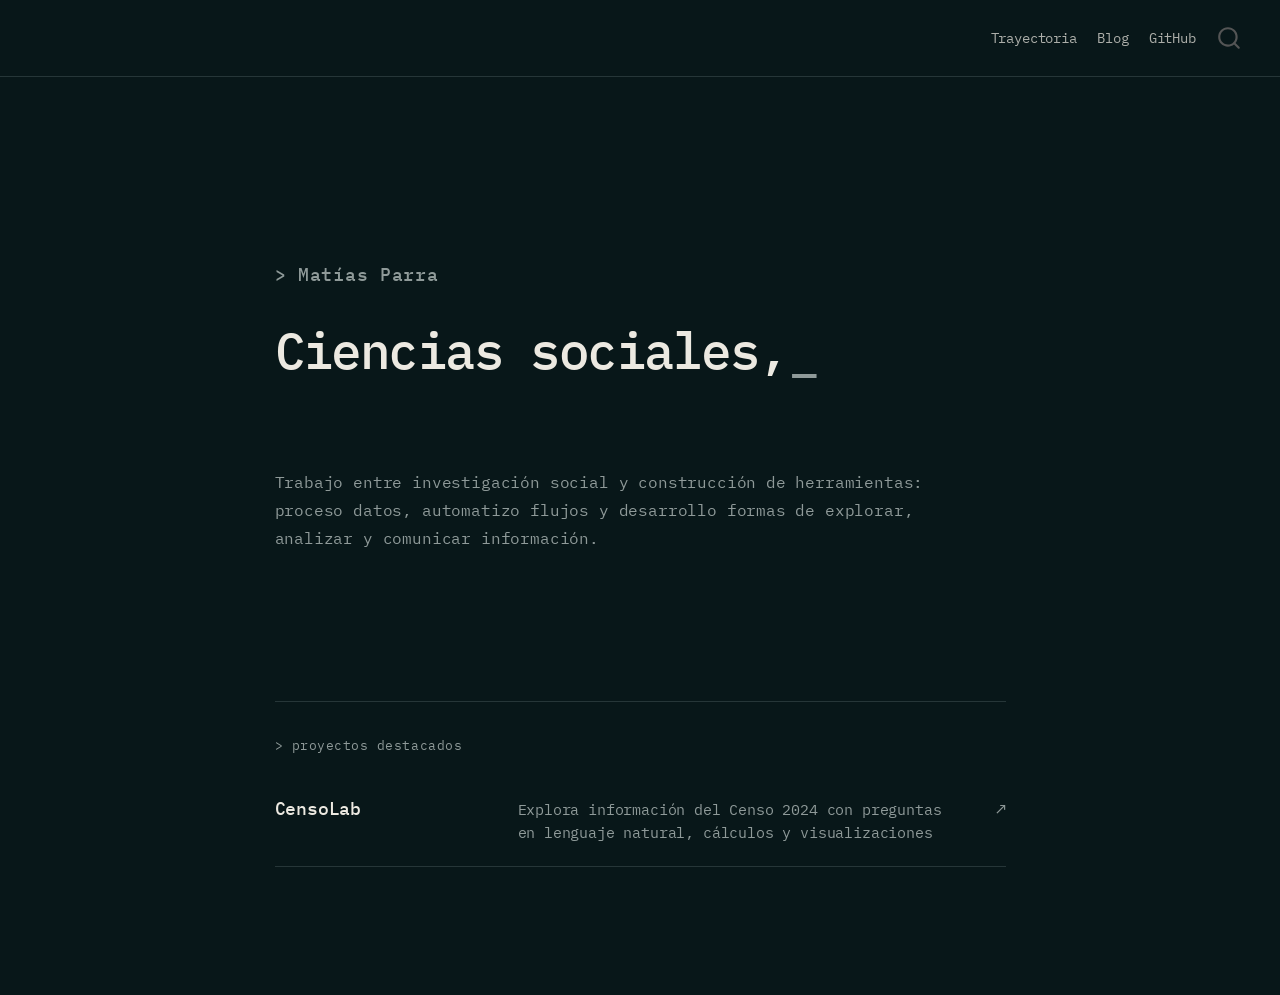
==== docs/index.html @ 95fd31fc "Rediseña la portada del sitio personal" ====
<!DOCTYPE html>
<html xmlns="http://www.w3.org/1999/xhtml" lang="en" xml:lang="en"><head>

<meta charset="utf-8">
<meta name="generator" content="quarto-1.10.18">

<meta name="viewport" content="width=device-width, initial-scale=1.0, user-scalable=yes">


<title>Matias Parra</title>
<style>
/* Default styles provided by pandoc.
** See https://pandoc.org/MANUAL.html#variables-for-html for config info.
*/
span.smallcaps{font-variant: small-caps;}
div.columns{display: flex; gap: 1.5em;}
div.column{flex: auto;}
@media screen {
div.columns{gap: min(4vw, 1.5em);}
div.column{overflow-x: auto;}
}
div.hanging-indent{margin-left: 1.5em; text-indent: -1.5em;}
ul.task-list{list-style: none;}
ul.task-list li input[type="checkbox"] {
  width: 0.8em;
  margin: 0 0.8em 0.2em -1em; /* quarto-specific, see https://github.com/quarto-dev/quarto-cli/issues/4556 */ 
  vertical-align: middle;
}
</style>


<script src="site_libs/quarto-nav/quarto-nav.js"></script>
<script src="site_libs/quarto-nav/headroom.min.js"></script>
<script src="site_libs/clipboard/clipboard.min.js"></script>
<script src="site_libs/quarto-search/autocomplete.umd.js"></script>
<script src="site_libs/quarto-search/fuse.min.js"></script>
<script src="site_libs/quarto-search/quarto-search.js"></script>
<meta name="quarto:offset" content="./">
<script src="site_libs/quarto-html/quarto.js" type="module"></script>
<script src="site_libs/quarto-html/tabsets/tabsets.js" type="module"></script>
<script src="site_libs/quarto-html/popper.min.js"></script>
<script src="site_libs/quarto-html/tippy.umd.min.js"></script>
<script src="site_libs/quarto-html/anchor.min.js"></script>
<link href="site_libs/quarto-html/tippy.css" rel="stylesheet">
<link href="site_libs/quarto-html/quarto-syntax-highlighting-64a204ab8560d761af7679ceaba22944.css" rel="stylesheet" id="quarto-text-highlighting-styles">
<script src="site_libs/bootstrap/bootstrap.min.js"></script>
<link href="site_libs/bootstrap/bootstrap-icons.css" rel="stylesheet">
<link href="site_libs/bootstrap/bootstrap-e82ca0f5d80d5831ccac4856a1aca84d.min.css" rel="stylesheet" append-hash="true" id="quarto-bootstrap" data-mode="light">
<script id="quarto-search-options" type="application/json">{
  "location": "navbar",
  "copy-button": false,
  "collapse-after": 3,
  "panel-placement": "end",
  "type": "overlay",
  "limit": 50,
  "keyboard-shortcut": [
    "f",
    "/",
    "s"
  ],
  "show-item-context": false,
  "language": {
    "search-no-results-text": "No results",
    "search-matching-documents-text": "matching documents",
    "search-copy-link-title": "Copy link to search",
    "search-hide-matches-text": "Hide additional matches",
    "search-more-match-text": "more match in this document",
    "search-more-matches-text": "more matches in this document",
    "search-clear-button-title": "Clear",
    "search-text-placeholder": "",
    "search-detached-cancel-button-title": "Cancel",
    "search-submit-button-title": "Submit",
    "search-label": "Search"
  }
}</script>
<style>html{ scroll-behavior: smooth; }</style>


<link rel="stylesheet" href="styles.css">
</head>

<body class="nav-fixed fullcontent quarto-light">

<div id="quarto-search-results"></div>
  <header id="quarto-header" class="headroom fixed-top">
    <nav class="navbar navbar-expand-lg " data-bs-theme="dark">
      <div class="navbar-container container-fluid">
            <div id="quarto-search" class="" title="Search"></div>
          <button class="navbar-toggler" type="button" data-bs-toggle="collapse" data-bs-target="#navbarCollapse" aria-controls="navbarCollapse" role="menu" aria-expanded="false" aria-label="Toggle navigation" onclick="if (window.quartoToggleHeadroom) { window.quartoToggleHeadroom(); }">
  <span class="navbar-toggler-icon"></span>
</button>
          <div class="collapse navbar-collapse" id="navbarCollapse">
            <ul class="navbar-nav navbar-nav-scroll me-auto">
</ul>
            <ul class="navbar-nav navbar-nav-scroll ms-auto">
  <li class="nav-item">
    <a class="nav-link" href="./trayectoria.html"> 
<span class="menu-text">Trayectoria</span></a>
  </li>  
  <li class="nav-item">
    <a class="nav-link" href="./blog.html"> 
<span class="menu-text">Blog</span></a>
  </li>  
  <li class="nav-item">
    <a class="nav-link" href="https://github.com/miparrar"> 
<span class="menu-text">GitHub</span></a>
  </li>  
</ul>
          </div> <!-- /navcollapse -->
            <div class="quarto-navbar-tools">
</div>
      </div> <!-- /container-fluid -->
    </nav>
</header>
<!-- content -->
<div id="quarto-content" class="quarto-container page-columns page-rows-contents page-layout-article page-navbar">
<!-- sidebar -->
<!-- margin-sidebar -->
    
<!-- main -->
<main class="content" id="quarto-document-content"><header id="title-block-header" class="quarto-title-block"><h1 class="title display-7">Matias Parra</h1></header>

<header id="title-block-header">


</header>


<div class="home-shell">
<div class="home-intro">
<div class="home-name">
Matías Parra
</div>
<div id="home-kicker" class="home-kicker" data-text="Ciencias sociales, datos y programación">
Ciencias sociales, datos y programación
</div>
<div class="home-copy">
<p>Trabajo entre investigación social y construcción de herramientas: proceso datos, automatizo flujos y desarrollo formas de explorar, analizar y comunicar información.</p>
</div>
</div>
<div class="home-work">
<div class="section-label">
&gt; proyectos destacados
</div>
<div class="project-list">
<p><a class="project-item" href="https://censolab.cl/" aria-label="Visitar CensoLab"> <span class="project-name">CensoLab</span> <span class="project-description">Explora información del Censo 2024 con preguntas en lenguaje natural, cálculos y visualizaciones</span> <span class="project-arrow" aria-hidden="true">↗</span> </a></p>
</div>
</div>
</div>
<script>
document.addEventListener("DOMContentLoaded", () => {
  const kicker = document.querySelector("#home-kicker");
  const reduceMotion = window.matchMedia("(prefers-reduced-motion: reduce)").matches;

  if (!kicker || reduceMotion) return;

  const text = Array.from(kicker.dataset.text || kicker.textContent);
  let position = 0;

  kicker.setAttribute("aria-label", text.join(""));
  kicker.textContent = "";
  kicker.classList.add("is-typing");

  const typeNextCharacter = () => {
    kicker.textContent += text[position];
    position += 1;

    if (position < text.length) {
      window.setTimeout(typeNextCharacter, 55);
    } else {
      window.setTimeout(() => kicker.classList.remove("is-typing"), 900);
    }
  };

  window.setTimeout(typeNextCharacter, 450);
});
</script>



</main> <!-- /main -->
<script id="quarto-html-after-body" type="application/javascript">
  window.document.addEventListener("DOMContentLoaded", function (event) {
    const icon = "";
    const anchorJS = new window.AnchorJS();
    anchorJS.options = {
      placement: 'right',
      icon: icon
    };
    anchorJS.add('.anchored');
    const isCodeAnnotation = (el) => {
      for (const clz of el.classList) {
        if (clz.startsWith('code-annotation-')) {                     
          return true;
        }
      }
      return false;
    }
    const onCopySuccess = function(e) {
      // button target
      const button = e.trigger;
      // don't keep focus
      button.blur();
      // flash "checked"
      button.classList.add('code-copy-button-checked');
      var currentTitle = button.getAttribute("title");
      button.setAttribute("title", "Copied!");
      let tooltip;
      if (window.bootstrap) {
        button.setAttribute("data-bs-toggle", "tooltip");
        button.setAttribute("data-bs-placement", "left");
        button.setAttribute("data-bs-title", "Copied!");
        tooltip = new bootstrap.Tooltip(button, 
          { trigger: "manual", 
            customClass: "code-copy-button-tooltip",
            offset: [0, -8]});
        tooltip.show();    
      }
      setTimeout(function() {
        if (tooltip) {
          tooltip.hide();
          button.removeAttribute("data-bs-title");
          button.removeAttribute("data-bs-toggle");
          button.removeAttribute("data-bs-placement");
        }
        button.setAttribute("title", currentTitle);
        button.classList.remove('code-copy-button-checked');
      }, 1000);
      // clear code selection
      e.clearSelection();
    }
    const getTextToCopy = function(trigger) {
      const outerScaffold = trigger.parentElement.cloneNode(true);
      const codeEl = outerScaffold.querySelector('code');
      for (const childEl of codeEl.children) {
        if (isCodeAnnotation(childEl)) {
          childEl.remove();
        }
      }
      return codeEl.innerText;
    }
    const clipboard = new window.ClipboardJS('.code-copy-button:not([data-in-quarto-modal])', {
      text: getTextToCopy
    });
    clipboard.on('success', onCopySuccess);
    if (window.document.getElementById('quarto-embedded-source-code-modal')) {
      const clipboardModal = new window.ClipboardJS('.code-copy-button[data-in-quarto-modal]', {
        text: getTextToCopy,
        container: window.document.getElementById('quarto-embedded-source-code-modal')
      });
      clipboardModal.on('success', onCopySuccess);
    }
      var localhostRegex = new RegExp(/^(?:http|https):\/\/localhost\:?[0-9]*\//);
      var mailtoRegex = new RegExp(/^mailto:/);
        var filterRegex = new RegExp('/' + window.location.host + '/');
      var isInternal = (href) => {
          return filterRegex.test(href) || localhostRegex.test(href) || mailtoRegex.test(href);
      }
      // Inspect non-navigation links and adorn them if external
     var links = window.document.querySelectorAll('a[href]:not(.nav-link):not(.navbar-brand):not(.toc-action):not(.sidebar-link):not(.sidebar-item-toggle):not(.pagination-link):not(.no-external):not([aria-hidden]):not(.dropdown-item):not(.quarto-navigation-tool):not(.about-link)');
      for (var i=0; i<links.length; i++) {
        const link = links[i];
        if (!isInternal(link.href)) {
          // undo the damage that might have been done by quarto-nav.js in the case of
          // links that we want to consider external
          if (link.dataset.originalHref !== undefined) {
            link.href = link.dataset.originalHref;
          }
        }
      }
    function tippyHover(el, contentFn, onTriggerFn, onUntriggerFn) {
      const config = {
        allowHTML: true,
        maxWidth: 500,
        delay: 100,
        arrow: false,
        appendTo: function(el) {
            return el.parentElement;
        },
        interactive: true,
        interactiveBorder: 10,
        theme: 'quarto',
        placement: 'bottom-start',
      };
      if (contentFn) {
        config.content = contentFn;
      }
      if (onTriggerFn) {
        config.onTrigger = onTriggerFn;
      }
      if (onUntriggerFn) {
        config.onUntrigger = onUntriggerFn;
      }
      window.tippy(el, config); 
    }
    const noterefs = window.document.querySelectorAll('a[role="doc-noteref"]');
    for (var i=0; i<noterefs.length; i++) {
      const ref = noterefs[i];
      tippyHover(ref, function() {
        // use id or data attribute instead here
        let href = ref.getAttribute('data-footnote-href') || ref.getAttribute('href');
        try { href = new URL(href).hash; } catch {}
        const id = href.replace(/^#\/?/, "");
        const note = window.document.getElementById(id);
        if (note) {
          return note.innerHTML;
        } else {
          return "";
        }
      });
    }
    const xrefs = window.document.querySelectorAll('a.quarto-xref');
    const processXRef = (id, note) => {
      // Strip column container classes
      const stripColumnClz = (el) => {
        el.classList.remove("page-full", "page-columns");
        if (el.children) {
          for (const child of el.children) {
            stripColumnClz(child);
          }
        }
      }
      stripColumnClz(note)
      if (id === null || id.startsWith('sec-')) {
        // Special case sections, only their first couple elements
        const container = document.createElement("div");
        if (note.children && note.children.length > 2) {
          container.appendChild(note.children[0].cloneNode(true));
          for (let i = 1; i < note.children.length; i++) {
            const child = note.children[i];
            if (child.tagName === "P" && child.innerText === "") {
              continue;
            } else {
              container.appendChild(child.cloneNode(true));
              break;
            }
          }
          if (window.Quarto?.typesetMath) {
            window.Quarto.typesetMath(container);
          }
          return container.innerHTML
        } else {
          if (window.Quarto?.typesetMath) {
            window.Quarto.typesetMath(note);
          }
          return note.innerHTML;
        }
      } else {
        // Remove any anchor links if they are present
        const anchorLink = note.querySelector('a.anchorjs-link');
        if (anchorLink) {
          anchorLink.remove();
        }
        if (window.Quarto?.typesetMath) {
          window.Quarto.typesetMath(note);
        }
        if (note.classList.contains("callout")) {
          return note.outerHTML;
        } else {
          return note.innerHTML;
        }
      }
    }
    for (var i=0; i<xrefs.length; i++) {
      const xref = xrefs[i];
      tippyHover(xref, undefined, function(instance) {
        instance.disable();
        let url = xref.getAttribute('href');
        let hash = undefined; 
        if (url.startsWith('#')) {
          hash = url;
        } else {
          try { hash = new URL(url).hash; } catch {}
        }
        if (hash) {
          const id = hash.replace(/^#\/?/, "");
          const note = window.document.getElementById(id);
          if (note !== null) {
            try {
              const html = processXRef(id, note.cloneNode(true));
              instance.setContent(html);
            } finally {
              instance.enable();
              instance.show();
            }
          } else {
            // See if we can fetch this
            fetch(url.split('#')[0])
            .then(res => res.text())
            .then(html => {
              const parser = new DOMParser();
              const htmlDoc = parser.parseFromString(html, "text/html");
              const note = htmlDoc.getElementById(id);
              if (note !== null) {
                const html = processXRef(id, note);
                instance.setContent(html);
              } 
            }).finally(() => {
              instance.enable();
              instance.show();
            });
          }
        } else {
          // See if we can fetch a full url (with no hash to target)
          // This is a special case and we should probably do some content thinning / targeting
          fetch(url)
          .then(res => res.text())
          .then(html => {
            const parser = new DOMParser();
            const htmlDoc = parser.parseFromString(html, "text/html");
            const note = htmlDoc.querySelector('main.content');
            if (note !== null) {
              // This should only happen for chapter cross references
              // (since there is no id in the URL)
              // remove the first header
              if (note.children.length > 0 && note.children[0].tagName === "HEADER") {
                note.children[0].remove();
              }
              const html = processXRef(null, note);
              instance.setContent(html);
            } 
          }).finally(() => {
            instance.enable();
            instance.show();
          });
        }
      }, function(instance) {
      });
    }
        let selectedAnnoteEl;
        const selectorForAnnotation = ( cell, annotation) => {
          let cellAttr = 'data-code-cell="' + cell + '"';
          let lineAttr = 'data-code-annotation="' +  annotation + '"';
          const selector = 'span[' + cellAttr + '][' + lineAttr + ']';
          return selector;
        }
        const selectCodeLines = (annoteEl) => {
          const doc = window.document;
          const targetCell = annoteEl.getAttribute("data-target-cell");
          const targetAnnotation = annoteEl.getAttribute("data-target-annotation");
          const annoteSpan = window.document.querySelector(selectorForAnnotation(targetCell, targetAnnotation));
          const lines = annoteSpan.getAttribute("data-code-lines").split(",");
          const lineIds = lines.map((line) => {
            return targetCell + "-" + line;
          })
          let top = null;
          let height = null;
          let parent = null;
          if (lineIds.length > 0) {
              //compute the position of the single el (top and bottom and make a div)
              const el = window.document.getElementById(lineIds[0]);
              top = el.offsetTop;
              height = el.offsetHeight;
              parent = el.parentElement.parentElement;
            if (lineIds.length > 1) {
              const lastEl = window.document.getElementById(lineIds[lineIds.length - 1]);
              const bottom = lastEl.offsetTop + lastEl.offsetHeight;
              height = bottom - top;
            }
            if (top !== null && height !== null && parent !== null) {
              // cook up a div (if necessary) and position it 
              let div = window.document.getElementById("code-annotation-line-highlight");
              if (div === null) {
                div = window.document.createElement("div");
                div.setAttribute("id", "code-annotation-line-highlight");
                div.style.position = 'absolute';
                parent.appendChild(div);
              }
              div.style.top = top - 2 + "px";
              div.style.height = height + 4 + "px";
              div.style.left = 0;
              let gutterDiv = window.document.getElementById("code-annotation-line-highlight-gutter");
              if (gutterDiv === null) {
                gutterDiv = window.document.createElement("div");
                gutterDiv.setAttribute("id", "code-annotation-line-highlight-gutter");
                gutterDiv.style.position = 'absolute';
                const codeCell = window.document.getElementById(targetCell);
                const gutter = codeCell.querySelector('.code-annotation-gutter');
                gutter.appendChild(gutterDiv);
              }
              gutterDiv.style.top = top - 2 + "px";
              gutterDiv.style.height = height + 4 + "px";
            }
            selectedAnnoteEl = annoteEl;
          }
        };
        const unselectCodeLines = () => {
          const elementsIds = ["code-annotation-line-highlight", "code-annotation-line-highlight-gutter"];
          elementsIds.forEach((elId) => {
            const div = window.document.getElementById(elId);
            if (div) {
              div.remove();
            }
          });
          selectedAnnoteEl = undefined;
        };
          // Handle positioning of the toggle
      window.addEventListener(
        "resize",
        throttle(() => {
          elRect = undefined;
          if (selectedAnnoteEl) {
            selectCodeLines(selectedAnnoteEl);
          }
        }, 10)
      );
      function throttle(fn, ms) {
      let throttle = false;
      let timer;
        return (...args) => {
          if(!throttle) { // first call gets through
              fn.apply(this, args);
              throttle = true;
          } else { // all the others get throttled
              if(timer) clearTimeout(timer); // cancel #2
              timer = setTimeout(() => {
                fn.apply(this, args);
                timer = throttle = false;
              }, ms);
          }
        };
      }
        // Attach click handler to the DT
        const annoteDls = window.document.querySelectorAll('dt[data-target-cell]');
        for (const annoteDlNode of annoteDls) {
          annoteDlNode.addEventListener('click', (event) => {
            const clickedEl = event.target;
            if (clickedEl !== selectedAnnoteEl) {
              unselectCodeLines();
              const activeEl = window.document.querySelector('dt[data-target-cell].code-annotation-active');
              if (activeEl) {
                activeEl.classList.remove('code-annotation-active');
              }
              selectCodeLines(clickedEl);
              clickedEl.classList.add('code-annotation-active');
            } else {
              // Unselect the line
              unselectCodeLines();
              clickedEl.classList.remove('code-annotation-active');
            }
          });
        }
    const findCites = (el) => {
      const parentEl = el.parentElement;
      if (parentEl) {
        const cites = parentEl.dataset.cites;
        if (cites) {
          return {
            el,
            cites: cites.split(' ')
          };
        } else {
          return findCites(el.parentElement)
        }
      } else {
        return undefined;
      }
    };
    var bibliorefs = window.document.querySelectorAll('a[role="doc-biblioref"]');
    for (var i=0; i<bibliorefs.length; i++) {
      const ref = bibliorefs[i];
      const citeInfo = findCites(ref);
      if (citeInfo) {
        tippyHover(citeInfo.el, function() {
          var popup = window.document.createElement('div');
          citeInfo.cites.forEach(function(cite) {
            var citeDiv = window.document.createElement('div');
            citeDiv.classList.add('hanging-indent');
            citeDiv.classList.add('csl-entry');
            var biblioDiv = window.document.getElementById('ref-' + cite);
            if (biblioDiv) {
              citeDiv.innerHTML = biblioDiv.innerHTML;
            }
            popup.appendChild(citeDiv);
          });
          return popup.innerHTML;
        });
      }
    }
  });
  </script>
</div> <!-- /content -->




<script src="site_libs/quarto-html/zenscroll-min.js"></script>
</body></html>
---- docs/site_libs/quarto-html/tippy.css ----
.tippy-box[data-animation=fade][data-state=hidden]{opacity:0}[data-tippy-root]{max-width:calc(100vw - 10px)}.tippy-box{position:relative;background-color:#333;color:#fff;border-radius:4px;font-size:14px;line-height:1.4;white-space:normal;outline:0;transition-property:transform,visibility,opacity}.tippy-box[data-placement^=top]>.tippy-arrow{bottom:0}.tippy-box[data-placement^=top]>.tippy-arrow:before{bottom:-7px;left:0;border-width:8px 8px 0;border-top-color:initial;transform-origin:center top}.tippy-box[data-placement^=bottom]>.tippy-arrow{top:0}.tippy-box[data-placement^=bottom]>.tippy-arrow:before{top:-7px;left:0;border-width:0 8px 8px;border-bottom-color:initial;transform-origin:center bottom}.tippy-box[data-placement^=left]>.tippy-arrow{right:0}.tippy-box[data-placement^=left]>.tippy-arrow:before{border-width:8px 0 8px 8px;border-left-color:initial;right:-7px;transform-origin:center left}.tippy-box[data-placement^=right]>.tippy-arrow{left:0}.tippy-box[data-placement^=right]>.tippy-arrow:before{left:-7px;border-width:8px 8px 8px 0;border-right-color:initial;transform-origin:center right}.tippy-box[data-inertia][data-state=visible]{transition-timing-function:cubic-bezier(.54,1.5,.38,1.11)}.tippy-arrow{width:16px;height:16px;color:#333}.tippy-arrow:before{content:"";position:absolute;border-color:transparent;border-style:solid}.tippy-content{position:relative;padding:5px 9px;z-index:1}
---- docs/site_libs/quarto-html/quarto-syntax-highlighting-64a204ab8560d761af7679ceaba22944.css ----
/* quarto syntax highlight colors */
:root {
  --quarto-hl-ot-color: #003B4F;
  --quarto-hl-at-color: #657422;
  --quarto-hl-ss-color: #20794D;
  --quarto-hl-an-color: #5E5E5E;
  --quarto-hl-fu-color: #4758AB;
  --quarto-hl-st-color: #20794D;
  --quarto-hl-cf-color: #003B4F;
  --quarto-hl-op-color: #5E5E5E;
  --quarto-hl-er-color: #AD0000;
  --quarto-hl-bn-color: #AD0000;
  --quarto-hl-al-color: #AD0000;
  --quarto-hl-va-color: #111111;
  --quarto-hl-bu-color: inherit;
  --quarto-hl-ex-color: inherit;
  --quarto-hl-pp-color: #AD0000;
  --quarto-hl-in-color: #5E5E5E;
  --quarto-hl-vs-color: #20794D;
  --quarto-hl-wa-color: #5E5E5E;
  --quarto-hl-do-color: #5E5E5E;
  --quarto-hl-im-color: #00769E;
  --quarto-hl-ch-color: #20794D;
  --quarto-hl-dt-color: #AD0000;
  --quarto-hl-fl-color: #AD0000;
  --quarto-hl-co-color: #5E5E5E;
  --quarto-hl-cv-color: #5E5E5E;
  --quarto-hl-cn-color: #8f5902;
  --quarto-hl-sc-color: #5E5E5E;
  --quarto-hl-dv-color: #AD0000;
  --quarto-hl-kw-color: #003B4F;
}

/* other quarto variables */
:root {
  --quarto-font-monospace: SFMono-Regular, Menlo, Monaco, Consolas, "Liberation Mono", "Courier New", monospace;
}

/* syntax highlight based on Pandoc's rules */
pre > code.sourceCode > span {
  color: #003B4F;
}

code.sourceCode > span {
  color: #003B4F;
}

div.sourceCode,
div.sourceCode pre.sourceCode {
  color: #003B4F;
}

/* Normal */
code span {
  color: #003B4F;
}

/* Alert */
code span.al {
  color: #AD0000;
  font-style: inherit;
}

/* Annotation */
code span.an {
  color: #5E5E5E;
  font-style: inherit;
}

/* Attribute */
code span.at {
  color: #657422;
  font-style: inherit;
}

/* BaseN */
code span.bn {
  color: #AD0000;
  font-style: inherit;
}

/* BuiltIn */
code span.bu {
  font-style: inherit;
}

/* ControlFlow */
code span.cf {
  color: #003B4F;
  font-weight: bold;
  font-style: inherit;
}

/* Char */
code span.ch {
  color: #20794D;
  font-style: inherit;
}

/* Constant */
code span.cn {
  color: #8f5902;
  font-style: inherit;
}

/* Comment */
code span.co {
  color: #5E5E5E;
  font-style: inherit;
}

/* CommentVar */
code span.cv {
  color: #5E5E5E;
  font-style: italic;
}

/* Documentation */
code span.do {
  color: #5E5E5E;
  font-style: italic;
}

/* DataType */
code span.dt {
  color: #AD0000;
  font-style: inherit;
}

/* DecVal */
code span.dv {
  color: #AD0000;
  font-style: inherit;
}

/* Error */
code span.er {
  color: #AD0000;
  font-style: inherit;
}

/* Extension */
code span.ex {
  font-style: inherit;
}

/* Float */
code span.fl {
  color: #AD0000;
  font-style: inherit;
}

/* Function */
code span.fu {
  color: #4758AB;
  font-style: inherit;
}

/* Import */
code span.im {
  color: #00769E;
  font-style: inherit;
}

/* Information */
code span.in {
  color: #5E5E5E;
  font-style: inherit;
}

/* Keyword */
code span.kw {
  color: #003B4F;
  font-weight: bold;
  font-style: inherit;
}

/* Operator */
code span.op {
  color: #5E5E5E;
  font-style: inherit;
}

/* Other */
code span.ot {
  color: #003B4F;
  font-style: inherit;
}

/* Preprocessor */
code span.pp {
  color: #AD0000;
  font-style: inherit;
}

/* SpecialChar */
code span.sc {
  color: #5E5E5E;
  font-style: inherit;
}

/* SpecialString */
code span.ss {
  color: #20794D;
  font-style: inherit;
}

/* String */
code span.st {
  color: #20794D;
  font-style: inherit;
}

/* Variable */
code span.va {
  color: #111111;
  font-style: inherit;
}

/* VerbatimString */
code span.vs {
  color: #20794D;
  font-style: inherit;
}

/* Warning */
code span.wa {
  color: #5E5E5E;
  font-style: italic;
}

.prevent-inlining {
  content: "</";
}

/*# sourceMappingURL=9d8d5bb603a83b8298b89080a598c93b.css.map */
---- docs/styles.css ----
@import url('https://fonts.googleapis.com/css2?family=IBM+Plex+Mono:wght@400;500;600&display=swap');

:root {
  --bg: #081719;
  --text: #ece9e1;
  --muted: #8f9a99;
  --line: #263638;
  --hover: #ffffff;
}

html,
body {
  background: var(--bg);
  color: var(--text);
}

body {
  font-family: "IBM Plex Mono", ui-monospace, SFMono-Regular, Menlo, Monaco, Consolas, "Liberation Mono", monospace;
  letter-spacing: -0.01em;
}

.navbar {
  background: var(--bg) !important;
  border-bottom: 1px solid var(--line);
  padding: 1.1rem 0;
}

.navbar-nav .nav-link {
  color: var(--text) !important;
  font-family: "IBM Plex Mono", ui-monospace, monospace;
  font-size: 0.82rem;
  opacity: 0.72;
}

.navbar-nav .nav-link:hover,
.navbar-nav .nav-link:focus {
  color: var(--hover) !important;
  opacity: 1;
}

#quarto-content {
  padding-top: 0;
}

main.content {
  max-width: none;
  margin: 0;
  padding: 0;
}

.quarto-title-block {
  display: none;
}

.home-shell {
  min-height: calc(100vh - 72px);
  display: grid;
  grid-template-rows: minmax(0, 1fr) auto;
  gap: 5rem;
  max-width: 1040px;
  margin: 0 auto;
  padding: 12vh 2rem 3rem;
}

.home-intro {
  align-self: center;
  width: 100%;
  max-width: 820px;
  text-align: left;
}

.home-name {
  margin-bottom: 2rem;
  color: var(--muted);
  font-size: clamp(1.05rem, 1.35vw, 1.2rem);
  font-weight: 500;
  letter-spacing: 0.04em;
}

.home-name::before {
  content: "> ";
}

.home-kicker {
  max-width: 760px;
  min-height: 2.16em;
  font-size: clamp(1.9rem, 4vw, 3.5rem);
  line-height: 1.08;
  font-weight: 500;
  letter-spacing: -0.05em;
}

.home-kicker.is-typing::after {
  content: "_";
  display: inline-block;
  margin-left: 0.06em;
  color: var(--muted);
  font-weight: 400;
  animation: typing-cursor 0.8s steps(1) infinite;
}

@keyframes typing-cursor {
  50% {
    opacity: 0;
  }
}

.home-copy {
  max-width: 680px;
  margin-top: 2rem;
  color: var(--muted);
  font-size: clamp(0.92rem, 1.1vw, 1.02rem);
  line-height: 1.8;
}

.home-work {
  padding-top: 2rem;
  border-top: 1px solid var(--line);
}

.section-label {
  margin-bottom: 1.1rem;
  color: var(--muted);
  font-size: 0.78rem;
  letter-spacing: 0.04em;
}

.project-list {
  display: grid;
}

.project-item {
  display: grid;
  grid-template-columns: minmax(10rem, 0.8fr) minmax(16rem, 1.7fr) auto;
  gap: 2rem;
  align-items: baseline;
  padding: 1.25rem 0;
  color: var(--text);
  text-decoration: none;
  border-bottom: 1px solid var(--line);
  transition: color 160ms ease, padding 160ms ease;
}

.project-item:hover,
.project-item:focus-visible {
  color: var(--hover);
  padding-left: 0.35rem;
}

.project-name {
  font-size: clamp(1.05rem, 1.4vw, 1.25rem);
  font-weight: 500;
}

.project-description {
  color: var(--muted);
  font-size: 0.86rem;
  line-height: 1.6;
}

.project-arrow {
  color: var(--muted);
  font-size: 1rem;
}

.page-shell {
  max-width: 820px;
  margin: 0 auto;
  padding: 10vh 2rem 6rem;
}

.page-label {
  margin-bottom: 2rem;
  color: var(--muted);
  font-size: 0.8rem;
}

.page-shell h1 {
  margin-bottom: 1.5rem;
  color: var(--text);
  font-size: clamp(2.2rem, 4.5vw, 4rem);
  letter-spacing: -0.04em;
}

.page-shell p {
  color: var(--muted);
  line-height: 1.7;
}

a {
  color: inherit;
}

@media (max-width: 720px) {
  .home-shell {
    min-height: calc(100vh - 64px);
    gap: 3.5rem;
    padding: 8vh 1.25rem 2rem;
  }

  .home-name {
    margin-bottom: 1.5rem;
  }

  .home-kicker {
    min-height: 3.24em;
    font-size: clamp(1.65rem, 7.2vw, 2.2rem);
  }

  .home-copy {
    margin-top: 1.5rem;
  }

  .home-work {
    padding-top: 1.5rem;
  }

  .project-item {
    grid-template-columns: 1fr auto;
    gap: 0.5rem 1rem;
  }

  .project-description {
    grid-column: 1 / -1;
    max-width: 34rem;
  }

  .project-arrow {
    grid-column: 2;
    grid-row: 1;
  }

  .page-shell {
    padding: 8vh 1.25rem 4rem;
  }
}

@media (prefers-reduced-motion: reduce) {
  .home-kicker.is-typing::after {
    animation: none;
  }
}
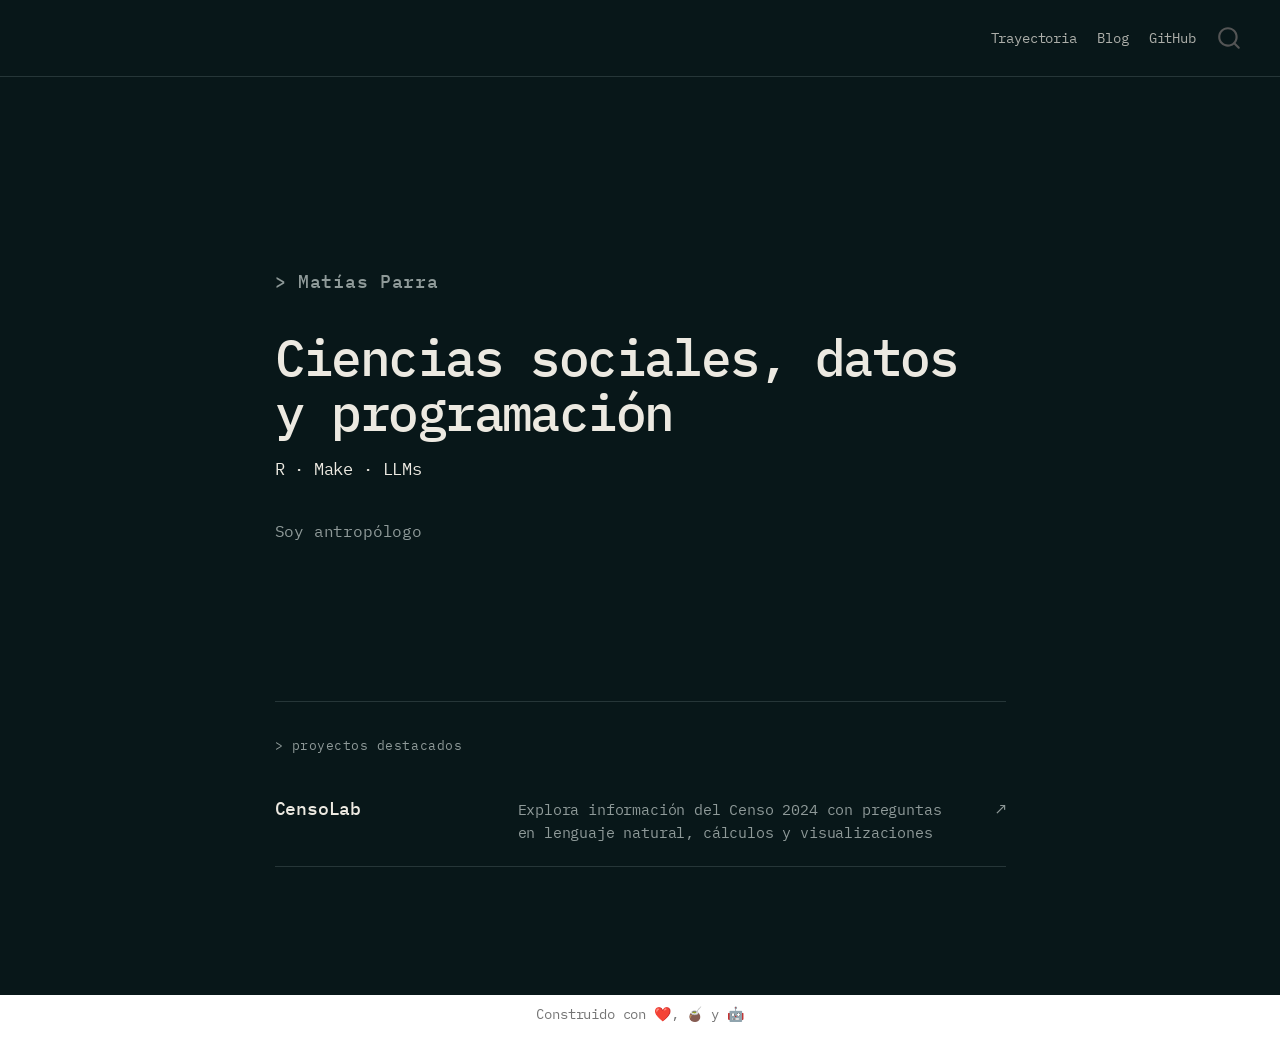
==== commit 26e04a86: "Actualiza contenido y escritura de la portada" ====
--- a/docs/index.html
+++ b/docs/index.html
@@ -131,12 +131,20 @@
 <div class="home-name">
 Matías Parra
 </div>
-<div id="home-kicker" class="home-kicker" data-text="Ciencias sociales, datos y programación">
+<h1 class="home-kicker">
 Ciencias sociales, datos y programación
-</div>
+</h1>
+<div class="home-stack">
+R · Make · LLMs
+</div>
+<div class="home-copy home-rotator">
+<p><span class="visually-hidden">Soy antropólogo. Me interesa resolver problemas complejos con datos. Construyo sistemas reproducibles y trazables. Exploro nuevas formas de investigar con modelos de lenguaje.</span> <span id="home-rotator-text" aria-hidden="true"></span></p>
+</div>
+<noscript>
 <div class="home-copy">
-<p>Trabajo entre investigación social y construcción de herramientas: proceso datos, automatizo flujos y desarrollo formas de explorar, analizar y comunicar información.</p>
-</div>
+Soy antropólogo
+</div>
+</noscript>
 </div>
 <div class="home-work">
 <div class="section-label">
@@ -148,32 +156,67 @@
 </div>
 </div>
 <script>
-document.addEventListener("DOMContentLoaded", () => {
-  const kicker = document.querySelector("#home-kicker");
+const startTyping = () => {
+  const rotator = document.querySelector(".home-rotator");
+  const rotatorText = document.querySelector("#home-rotator-text");
   const reduceMotion = window.matchMedia("(prefers-reduced-motion: reduce)").matches;
-
-  if (!kicker || reduceMotion) return;
-
-  const text = Array.from(kicker.dataset.text || kicker.textContent);
-  let position = 0;
-
-  kicker.setAttribute("aria-label", text.join(""));
-  kicker.textContent = "";
-  kicker.classList.add("is-typing");
+  const phrases = [
+    "Soy antropólogo",
+    "Me interesa resolver problemas complejos con datos",
+    "Construyo sistemas reproducibles y trazables",
+    "Exploro nuevas formas de investigar con modelos de lenguaje"
+  ];
+
+  if (!rotator || !rotatorText) return;
+
+  if (reduceMotion) {
+    rotatorText.textContent = phrases[0];
+    return;
+  }
+
+  let phraseIndex = 0;
+  let characterPosition = 0;
+  let isDeleting = false;
 
   const typeNextCharacter = () => {
-    kicker.textContent += text[position];
-    position += 1;
-
-    if (position < text.length) {
-      window.setTimeout(typeNextCharacter, 55);
-    } else {
-      window.setTimeout(() => kicker.classList.remove("is-typing"), 900);
-    }
+    const phrase = phrases[phraseIndex];
+
+    if (isDeleting) {
+      characterPosition -= 1;
+      rotatorText.textContent = phrase.slice(0, characterPosition);
+
+      if (characterPosition === 0) {
+        phraseIndex = (phraseIndex + 1) % phrases.length;
+        isDeleting = false;
+        window.setTimeout(typeNextCharacter, 350);
+        return;
+      }
+
+      window.setTimeout(typeNextCharacter, 28);
+      return;
+    }
+
+    characterPosition += 1;
+    rotatorText.textContent = phrase.slice(0, characterPosition);
+
+    if (characterPosition === phrase.length) {
+      isDeleting = true;
+      window.setTimeout(typeNextCharacter, 2200);
+      return;
+    }
+
+    window.setTimeout(typeNextCharacter, 45);
   };
 
+  rotatorText.classList.add("is-typing");
   window.setTimeout(typeNextCharacter, 450);
-});
+};
+
+if (document.readyState === "loading") {
+  document.addEventListener("DOMContentLoaded", startTyping);
+} else {
+  startTyping();
+}
 </script>
 
 
@@ -580,6 +623,19 @@
   });
   </script>
 </div> <!-- /content -->
+<footer class="footer">
+  <div class="nav-footer">
+    <div class="nav-footer-left">
+      &nbsp;
+    </div>   
+    <div class="nav-footer-center">
+<p>Construido con ❤️, 🧉 y 🤖</p>
+</div>
+    <div class="nav-footer-right">
+      &nbsp;
+    </div>
+  </div>
+</footer>
 
 
 
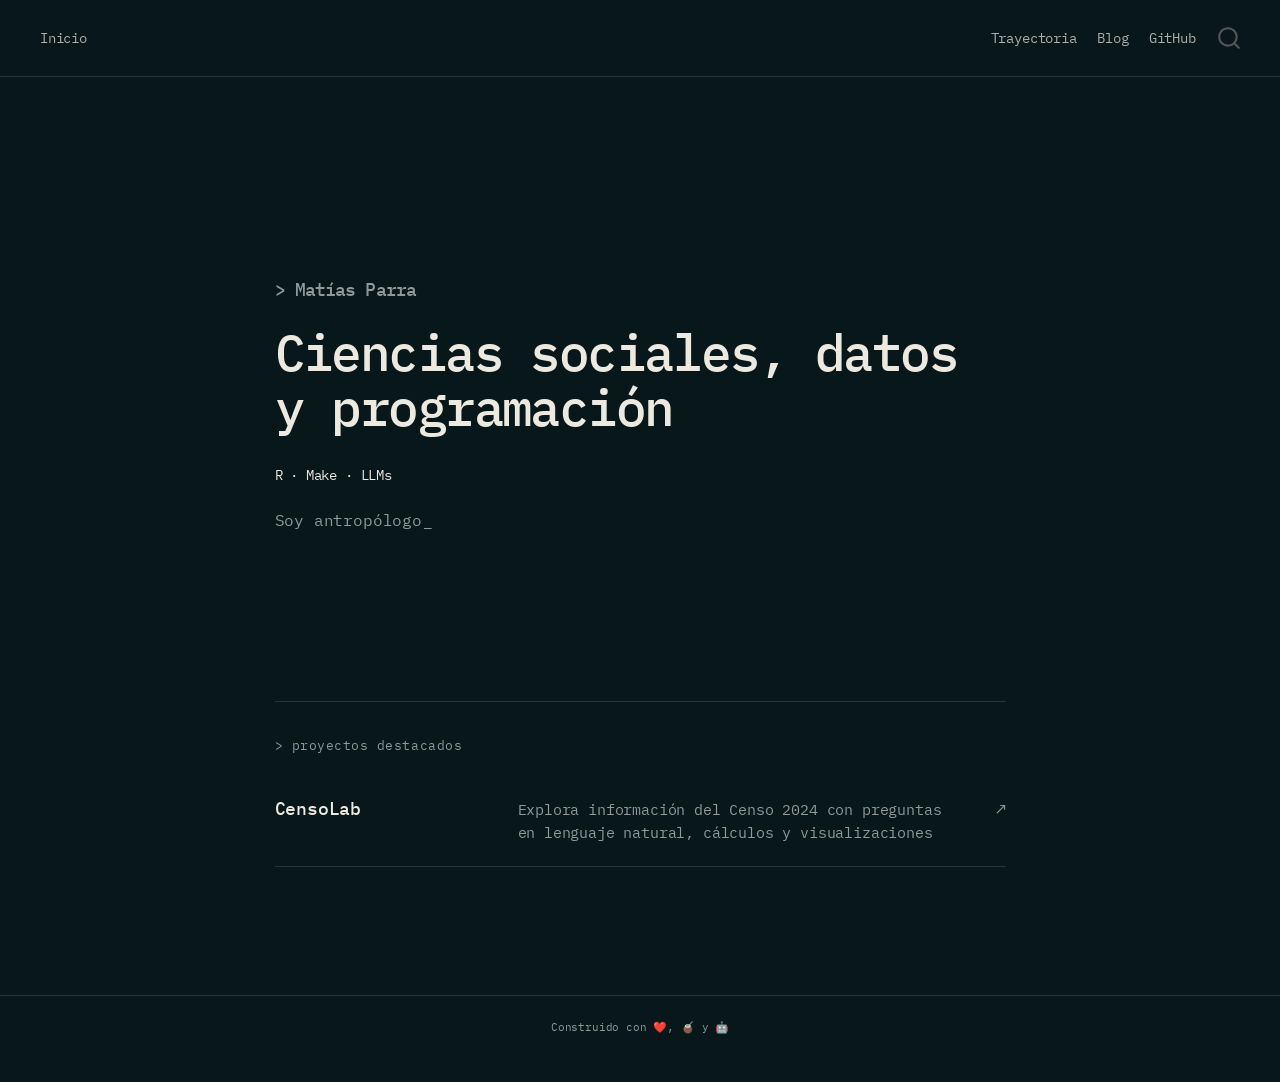
==== commit d38367fd: "Agrega enlace de inicio a la navegación" ====
--- a/docs/index.html
+++ b/docs/index.html
@@ -91,6 +91,10 @@
 </button>
           <div class="collapse navbar-collapse" id="navbarCollapse">
             <ul class="navbar-nav navbar-nav-scroll me-auto">
+  <li class="nav-item">
+    <a class="nav-link active" href="./index.html" aria-current="page"> 
+<span class="menu-text">Inicio</span></a>
+  </li>  
 </ul>
             <ul class="navbar-nav navbar-nav-scroll ms-auto">
   <li class="nav-item">
--- a/docs/styles.css
+++ b/docs/styles.css
@@ -6,6 +6,7 @@
   --muted: #8f9a99;
   --line: #263638;
   --hover: #ffffff;
+  --accent: #5aa7a0;
 }
 
 html,
@@ -70,11 +71,12 @@
 }
 
 .home-name {
-  margin-bottom: 2rem;
+  margin-bottom: 1.5rem;
   color: var(--muted);
   font-size: clamp(1.05rem, 1.35vw, 1.2rem);
+  line-height: 1.08;
   font-weight: 500;
-  letter-spacing: 0.04em;
+  letter-spacing: -0.05em;
 }
 
 .home-name::before {
@@ -83,14 +85,46 @@
 
 .home-kicker {
   max-width: 760px;
-  min-height: 2.16em;
+  margin: 0;
+  color: var(--text);
   font-size: clamp(1.9rem, 4vw, 3.5rem);
   line-height: 1.08;
   font-weight: 500;
   letter-spacing: -0.05em;
 }
 
-.home-kicker.is-typing::after {
+.home-kicker-accent {
+  color: var(--accent);
+  font-size: 1.1em;
+}
+
+.home-stack {
+  margin-top: 1.75rem;
+  color: var(--text);
+  font-size: clamp(0.8rem, 1vw, 0.9rem);
+  line-height: 1.6;
+}
+
+
+.home-copy {
+  max-width: 680px;
+  margin-top: 1.1rem;
+  color: var(--muted);
+  font-size: clamp(0.92rem, 1.1vw, 1.02rem);
+  line-height: 1.8;
+}
+
+@keyframes typing-cursor {
+  50% {
+    opacity: 0;
+  }
+}
+
+.home-rotator {
+  min-height: 1.8em;
+}
+
+#home-rotator-text.is-typing::after {
   content: "_";
   display: inline-block;
   margin-left: 0.06em;
@@ -99,19 +133,6 @@
   animation: typing-cursor 0.8s steps(1) infinite;
 }
 
-@keyframes typing-cursor {
-  50% {
-    opacity: 0;
-  }
-}
-
-.home-copy {
-  max-width: 680px;
-  margin-top: 2rem;
-  color: var(--muted);
-  font-size: clamp(0.92rem, 1.1vw, 1.02rem);
-  line-height: 1.8;
-}
 
 .home-work {
   padding-top: 2rem;
@@ -203,12 +224,20 @@
   }
 
   .home-kicker {
-    min-height: 3.24em;
     font-size: clamp(1.65rem, 7.2vw, 2.2rem);
   }
 
+  .home-stack {
+    margin-top: 1.35rem;
+  }
+
+
+  .home-rotator {
+    min-height: 3.6em;
+  }
+
   .home-copy {
-    margin-top: 1.5rem;
+    margin-top: 0.9rem;
   }
 
   .home-work {
@@ -235,8 +264,54 @@
   }
 }
 
-@media (prefers-reduced-motion: reduce) {
-  .home-kicker.is-typing::after {
-    animation: none;
-  }
-}
+
+.footer {
+  background: var(--bg) !important;
+  border-top: 1px solid var(--line);
+}
+
+.nav-footer {
+  display: flex;
+  align-items: center;
+  justify-content: center;
+  gap: 1rem;
+  background: var(--bg) !important;
+  max-width: 1040px;
+  margin: 0 auto;
+  padding: 1.35rem 2rem 1.8rem;
+  color: var(--muted);
+  font-family: "IBM Plex Mono", ui-monospace, monospace;
+  font-size: 0.78rem;
+  line-height: 1.6;
+}
+
+.nav-footer p {
+  margin: 0;
+}
+
+.nav-footer-left,
+.nav-footer-right {
+  display: none;
+}
+
+.nav-footer-center {
+  display: block;
+  flex: 0 0 auto;
+}
+
+.nav-footer a {
+  color: var(--muted);
+}
+
+.nav-footer a:hover,
+.nav-footer a:focus-visible {
+  color: var(--hover);
+}
+
+@media (max-width: 720px) {
+  .nav-footer {
+    align-items: flex-start;
+    flex-direction: column;
+    padding: 1.25rem 1.25rem 1.5rem;
+  }
+}
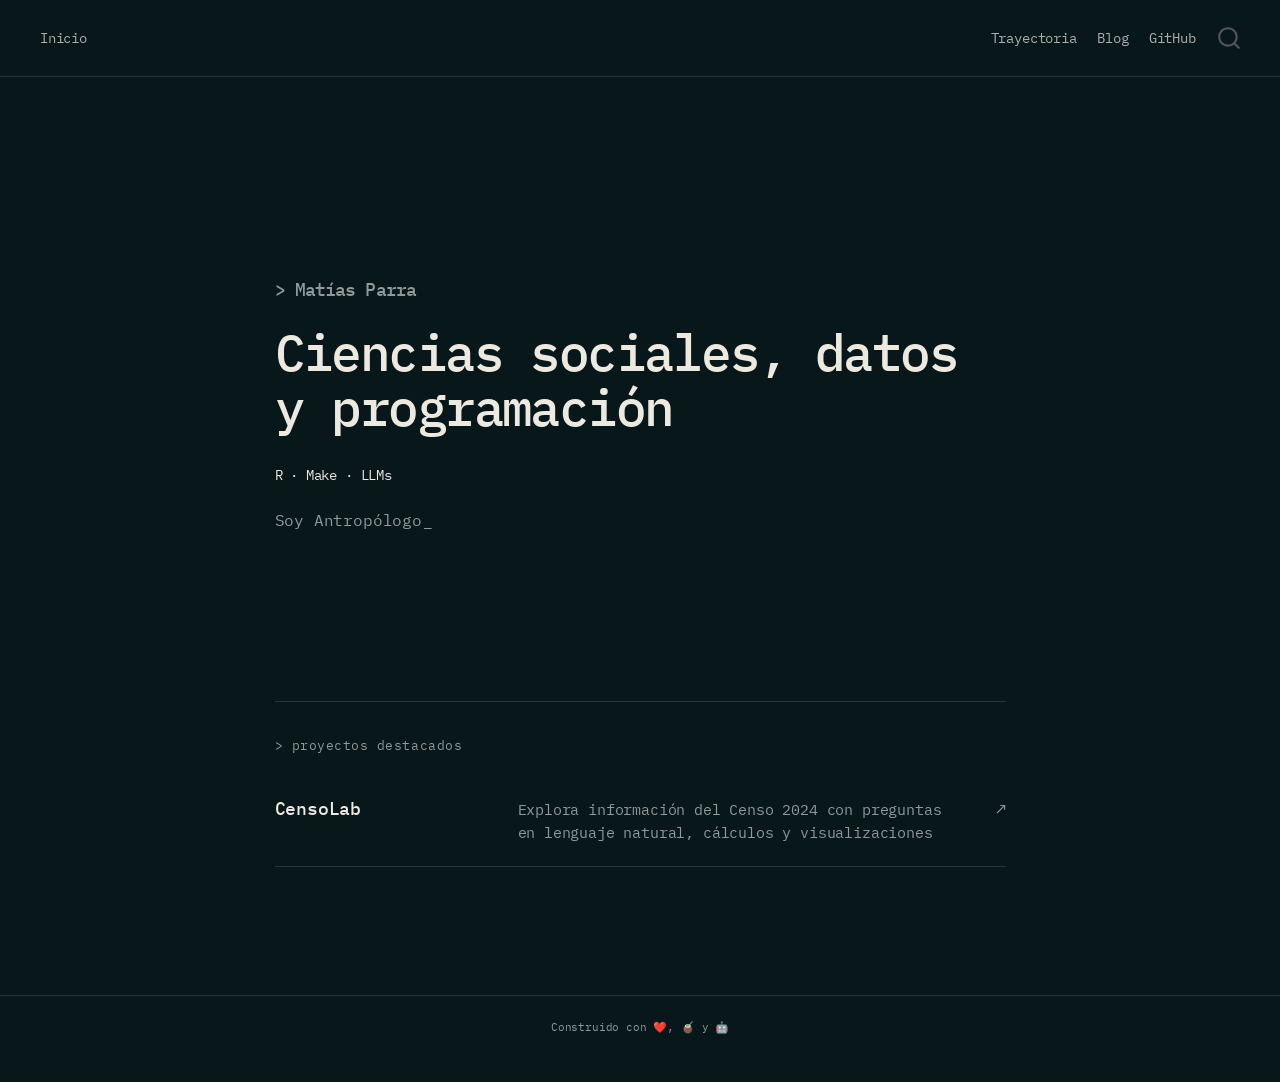
==== commit 0c1a1dd5: "Regenera la portada" ====
--- a/docs/index.html
+++ b/docs/index.html
@@ -142,7 +142,7 @@
 R · Make · LLMs
 </div>
 <div class="home-copy home-rotator">
-<p><span class="visually-hidden">Soy antropólogo. Me interesa resolver problemas complejos con datos. Construyo sistemas reproducibles y trazables. Exploro nuevas formas de investigar con modelos de lenguaje.</span> <span id="home-rotator-text" aria-hidden="true"></span></p>
+<p><span class="visually-hidden">Soy Antropólogo. Trabajo en procesamiento y análisis de datos. Construyo flujos de trabajo reproducibles y trazables. Exploro nuevas formas de investigar con modelos de lenguaje.</span> <span id="home-rotator-text" aria-hidden="true"></span></p>
 </div>
 <noscript>
 <div class="home-copy">
@@ -165,9 +165,9 @@
   const rotatorText = document.querySelector("#home-rotator-text");
   const reduceMotion = window.matchMedia("(prefers-reduced-motion: reduce)").matches;
   const phrases = [
-    "Soy antropólogo",
-    "Me interesa resolver problemas complejos con datos",
-    "Construyo sistemas reproducibles y trazables",
+    "Soy Antropólogo",
+    "Trabajo en procesamiento y análisis de datos",
+    "Construyo flujos de trabajo reproducibles y trazables",
     "Exploro nuevas formas de investigar con modelos de lenguaje"
   ];
 
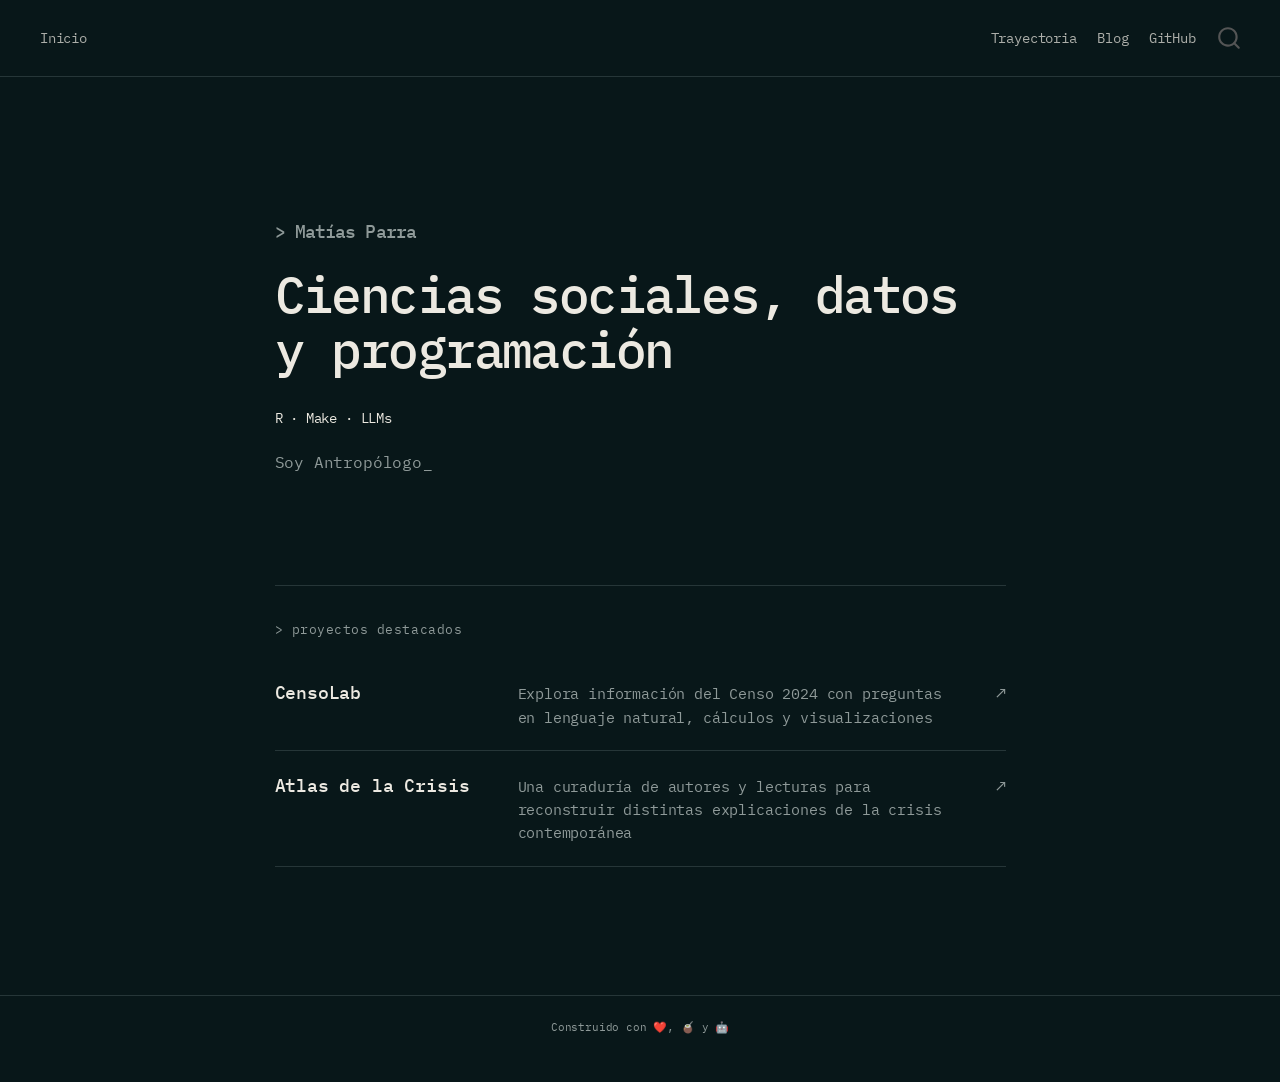
==== commit e7d405e5: "Agrega enlace al Atlas de la Crisis" ====
--- a/docs/index.html
+++ b/docs/index.html
@@ -155,7 +155,7 @@
 &gt; proyectos destacados
 </div>
 <div class="project-list">
-<p><a class="project-item" href="https://censolab.cl/" aria-label="Visitar CensoLab"> <span class="project-name">CensoLab</span> <span class="project-description">Explora información del Censo 2024 con preguntas en lenguaje natural, cálculos y visualizaciones</span> <span class="project-arrow" aria-hidden="true">↗</span> </a></p>
+<p><a class="project-item" href="https://censolab.cl/" aria-label="Visitar CensoLab"> <span class="project-name">CensoLab</span> <span class="project-description">Explora información del Censo 2024 con preguntas en lenguaje natural, cálculos y visualizaciones</span> <span class="project-arrow" aria-hidden="true">↗</span> </a> <a class="project-item" href="https://connect.posit.cloud/miparrar/content/01a081a7-cfb9-5b45-0b53-29a9a00cf0b9" target="_blank" rel="noopener" aria-label="Visitar Atlas de la Crisis"> <span class="project-name">Atlas de la Crisis</span> <span class="project-description">Una curaduría de autores y lecturas para reconstruir distintas explicaciones de la crisis contemporánea</span> <span class="project-arrow" aria-hidden="true">↗</span> </a></p>
 </div>
 </div>
 </div>
--- a/docs/styles.css
+++ b/docs/styles.css
@@ -208,6 +208,201 @@
   line-height: 1.7;
 }
 
+
+.trajectory-intro {
+  max-width: 680px;
+  margin-bottom: 4.5rem;
+  color: var(--muted);
+  font-size: 1rem;
+  line-height: 1.8;
+}
+
+.trajectory-section {
+  max-width: 680px;
+  margin-bottom: 3.5rem;
+}
+
+.page-shell h2 {
+  margin: 4rem 0 1.75rem;
+  color: var(--text);
+  font-size: 1.1rem;
+  font-weight: 500;
+  letter-spacing: -0.03em;
+}
+
+.page-shell h2::before {
+  content: "> ";
+  color: var(--accent);
+}
+
+.timeline {
+  display: grid;
+  gap: 2.5rem;
+  margin-bottom: 3.5rem;
+}
+
+.timeline-item {
+  display: grid;
+  grid-template-columns: 9rem minmax(0, 1fr);
+  gap: 2rem;
+  position: relative;
+}
+
+.timeline-item:not(:last-child)::before {
+  content: "";
+  position: absolute;
+  top: 1.55rem;
+  bottom: -2.5rem;
+  left: 0.22rem;
+  border-left: 1px solid var(--line);
+}
+
+.timeline-item::after {
+  content: "";
+  position: absolute;
+  top: 0.35rem;
+  left: 0;
+  width: 0.5rem;
+  height: 0.5rem;
+  background: var(--accent);
+  border-radius: 50%;
+}
+
+.timeline-period,
+.education-period {
+  padding-left: 1.25rem;
+  color: var(--muted);
+  font-size: 0.78rem;
+  line-height: 1.6;
+}
+
+.timeline-content,
+.education-content {
+  min-width: 0;
+}
+
+.timeline-content h3,
+.education-content h3 {
+  margin: 0 0 0.55rem;
+  color: var(--text);
+  font-size: 1rem;
+  font-weight: 500;
+}
+
+.timeline-content p,
+.education-content p {
+  margin: 0.7rem 0 0;
+  font-size: 0.86rem;
+}
+
+.timeline-content ul {
+  margin: 0.85rem 0 0;
+  padding-left: 1.15rem;
+  color: var(--muted);
+  font-size: 0.84rem;
+  line-height: 1.7;
+}
+
+.education-list {
+  display: grid;
+  gap: 2rem;
+  margin-bottom: 3.5rem;
+}
+
+.education-item {
+  display: grid;
+  grid-template-columns: 9rem minmax(0, 1fr);
+  gap: 2rem;
+}
+
+.tag-list {
+  display: flex;
+  flex-wrap: wrap;
+  gap: 0.55rem;
+}
+
+.tag {
+  display: inline-block;
+  padding: 0.35rem 0.6rem;
+  color: var(--muted);
+  border: 1px solid var(--line);
+  font-size: 0.76rem;
+  line-height: 1.2;
+}
+
+.trajectory-note,
+.trajectory-contact {
+  max-width: 680px;
+  padding: 1rem 1.25rem;
+  border-left: 2px solid var(--accent);
+  color: var(--muted);
+  font-size: 0.88rem;
+  line-height: 1.75;
+}
+
+.trajectory-contact {
+  margin-bottom: 2rem;
+}
+
+
+
+
+.trajectory-page {
+  max-width: 1120px;
+}
+
+.trajectory-layout {
+  display: grid;
+  grid-template-columns: minmax(9rem, 12rem) minmax(0, 820px);
+  gap: 3.5rem;
+  align-items: start;
+}
+
+.trajectory-main {
+  min-width: 0;
+}
+
+.trajectory-toc {
+  position: sticky;
+  top: 6rem;
+  padding-top: 10vh;
+}
+
+.trajectory-toc-label {
+  margin-bottom: 1rem;
+  color: var(--muted);
+  font-size: 0.72rem;
+  letter-spacing: 0.04em;
+  text-transform: lowercase;
+}
+
+.trajectory-toc-label::first-letter {
+  color: var(--accent);
+}
+
+.trajectory-toc ul {
+  margin: 0;
+  padding: 0 0 0 0.9rem;
+  border-left: 1px solid var(--line);
+  list-style: none;
+}
+
+.trajectory-toc li {
+  margin: 0.45rem 0;
+}
+
+.trajectory-toc a {
+  color: var(--muted);
+  font-size: 0.72rem;
+  line-height: 1.5;
+  text-decoration: none;
+}
+
+.trajectory-toc a:hover,
+.trajectory-toc a:focus-visible {
+  color: var(--accent);
+}
+
 a {
   color: inherit;
 }
@@ -259,11 +454,73 @@
     grid-row: 1;
   }
 
+  .trajectory-layout {
+    grid-template-columns: 1fr;
+    gap: 0;
+  }
+
+  .trajectory-toc {
+    position: static;
+    padding-top: 0;
+    margin-bottom: 3.5rem;
+  }
+
+  .trajectory-toc ul {
+    display: flex;
+    flex-wrap: wrap;
+    gap: 0.5rem 1rem;
+    padding: 0 0 1rem;
+    border-top: 0;
+    border-right: 0;
+    border-bottom: 1px solid var(--line);
+    border-left: 0;
+  }
+
+  .trajectory-toc li {
+    margin: 0;
+  }
+
+  .trajectory-toc a {
+    font-size: 0.75rem;
+  }
+
+
   .page-shell {
     padding: 8vh 1.25rem 4rem;
   }
 }
 
+
+
+@media (max-width: 720px) {
+  .trajectory-intro {
+    margin-bottom: 3.5rem;
+  }
+
+  .page-shell h2 {
+    margin-top: 3rem;
+  }
+
+  .timeline-item,
+  .education-item {
+    grid-template-columns: 1fr;
+    gap: 0.55rem;
+    padding-left: 1.25rem;
+  }
+
+  .timeline-item:not(:last-child)::before {
+    left: 0.22rem;
+  }
+
+  .timeline-item::after {
+    left: 0;
+  }
+
+  .timeline-period,
+  .education-period {
+    padding-left: 0;
+  }
+}
 
 .footer {
   background: var(--bg) !important;
